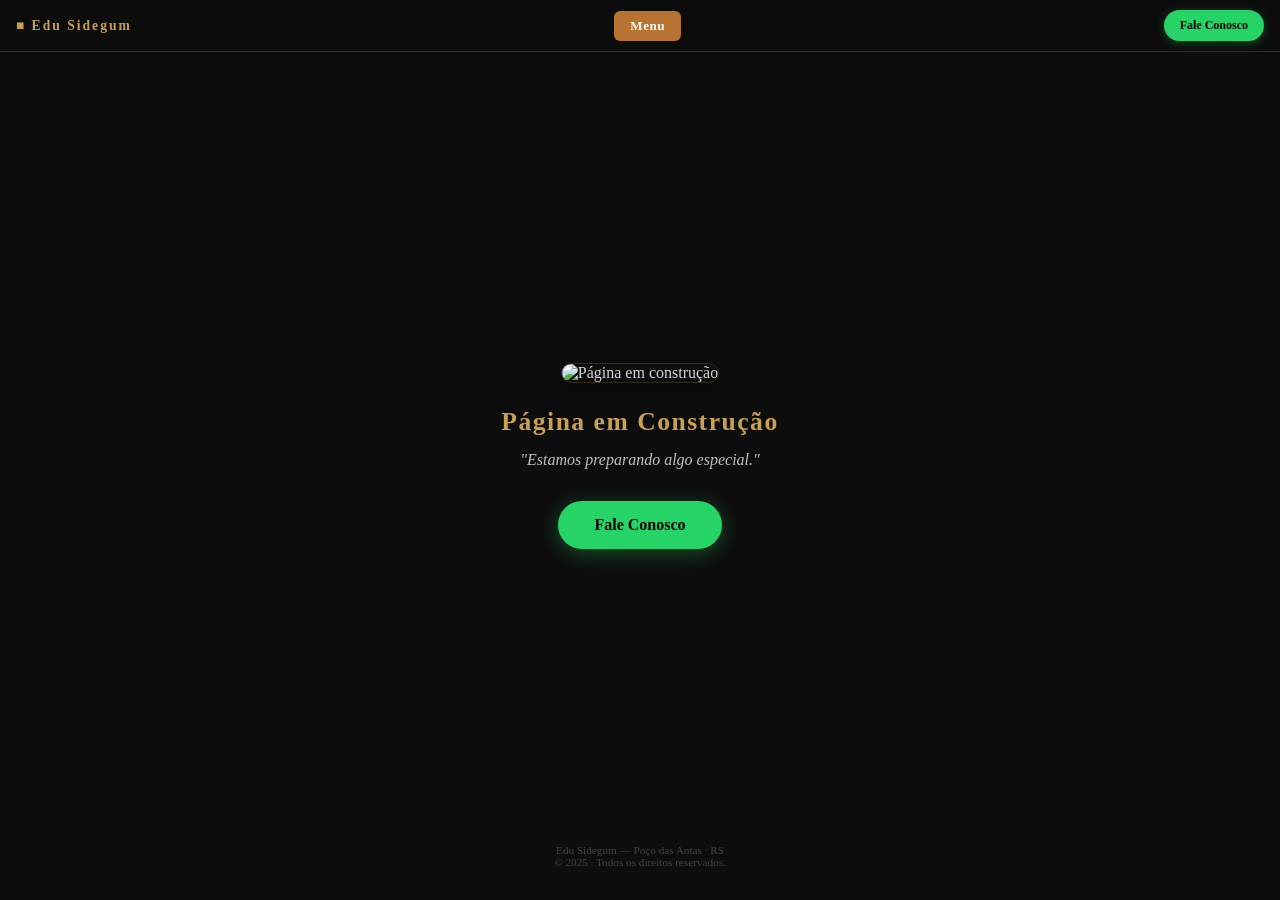
==== index.html @ e8eba8d0 "Add external scripts for menu functionality" ====
<!DOCTYPE html>
<html lang="pt-BR">
<head>
    <meta charset="UTF-8">
    <meta name="viewport" content="width=device-width, initial-scale=1.0">
    <title>📂 Painel de Controle — Edu Sidegum</title>
    <meta name="description" content="Painel de controle privado para gestão de modelos de código, scripts de integração e links de repositórios do ecossistema SNDLimp. Acesso restrito e não indexado.">
    <meta name="author" content="Edu Sidegum">
    <meta name="robots" content="noindex, nofollow">
    <meta name="theme-color" content="#266431">
  
    <meta property="og:title" content="📂 Painel de Controle — Edu Sidegum">
    <meta property="og:description" content="Painel de controle privado para gestão de modelos de código, scripts de integração e links de repositórios do ecossistema SNDLimp.">
    <meta property="og:image" content="https://edusidegum.github.io/menu/img/robots.webp">
    <meta property="og:url" content="https://edusidegum.github.io/menu/index.html">
    <meta property="og:type" content="website">
    <meta property="og:locale" content="pt_BR">
    <script src="bloco-includes.js" defer></script>
</head>
    <meta charset="UTF-8">
    <meta name="viewport" content="width=device-width, initial-scale=1.0">
 <!-- ⛔ SCRIPTS -->
    <script src="https://edusidegum.github.io/menu/bloco-incluir.js" defer></script>
    <script src="dinamico.js" defer></script>

    <!-- ⛔ BLOQUEAR INDEXAÇÃO -->
    <meta name="robots" content="noindex, nofollow, noarchive, nosnippet">
    <meta name="googlebot" content="noindex, nofollow">

    <title>📂 Página em Construção - Painel de Controle — Edu Sidegum</title>

    <style>
        :root {
            --dourado: #c9a050;
            --dourado-claro: #e0c878;
            --escuro: #0d0d0d;
            --whatsapp: #25d366;
            --cobre: #b87333;
        }

        * { margin: 0; padding: 0; box-sizing: border-box; }

        html { -webkit-text-size-adjust: 100%; }

        body {
            font-family: 'Georgia', 'Times New Roman', serif;
            background: var(--escuro);
            color: #d6d6d6;
            text-align: center;
            min-height: 100vh;
            display: flex;
            flex-direction: column;
        }

        /* ── TOPBAR FIXA (mesma do index) ── */
        .topbar {
            position: fixed;
            top: 0; left: 0; width: 100%; z-index: 999;
            background: rgba(13, 13, 13, 0.96);
            backdrop-filter: blur(8px);
            -webkit-backdrop-filter: blur(8px);
            border-bottom: 1px solid rgba(201, 160, 80, 0.2);
            padding: 10px 16px;
            display: flex;
            align-items: center;
            justify-content: space-between;
            gap: 8px;
        }
        .topbar .logo {
            font-size: 0.85rem;
            font-weight: bold;
            color: var(--dourado);
            letter-spacing: 2px;
            white-space: nowrap;
        }
        .topbar .btn-wa-top {
            background: #25d366;
            color: #000;
            font-weight: 700;
            font-size: 0.75rem;
            padding: 8px 16px;
            border-radius: 50px;
            text-decoration: none;
            white-space: nowrap;
            box-shadow: 0 2px 10px rgba(37, 211, 102, 0.3);
        }

        /* ── MENU DROPDOWN ── */
        .menu-dropdown { position: relative; }
        .menu-toggle {
            background: #b87333;
            color: #fff;
            border: none;
            padding: 7px 16px;
            border-radius: 6px;
            font-size: 0.82rem;
            font-weight: 700;
            font-family: inherit;
            cursor: pointer;
            letter-spacing: 0.5px;
        }
        .menu-toggle:hover { background: #9c5e2a; }
        .menu-lista {
            display: none;
            position: absolute;
            top: 100%;
            left: 50%;
            transform: translateX(-50%);
            margin-top: 6px;
            background: #1a1a1a;
            border: 1px solid rgba(201, 160, 80, 0.3);
            border-radius: 8px;
            list-style: none;
            min-width: 170px;
            z-index: 1001;
            overflow: hidden;
            box-shadow: 0 8px 24px rgba(0,0,0,0.6);
        }
        .menu-lista li { border-bottom: 1px solid rgba(255,255,255,0.05); }
        .menu-lista li:last-child { border-bottom: none; }
        .menu-lista a {
            display: block;
            padding: 11px 16px;
            color: #d6d6d6;
            text-decoration: none;
            font-size: 0.85rem;
            text-align: center;
            transition: background 0.2s, color 0.2s;
        }
        .menu-lista a:hover { background: rgba(184, 115, 51, 0.15); color: #d4944a; }
        .menu-dropdown:focus-within .menu-lista,
        .menu-dropdown:hover .menu-lista { display: block; }

        /* ── CONTEÚDO ── */
        .main {
            flex: 1;
            display: flex;
            align-items: center;
            justify-content: center;
            padding: 80px 16px 40px;
            margin-top: 48px;
        }
        .card { max-width: 480px; width: 100%; }
        .card img {
            width: 100%;
            max-width: 300px;
            border-radius: 12px;
            margin-bottom: 24px;
            box-shadow: 0 8px 30px rgba(0,0,0,0.5);
            border: 1px solid rgba(201, 160, 80, 0.2);
        }
        .card h1 {
            font-size: 1.6rem;
            color: var(--dourado);
            font-weight: 700;
            letter-spacing: 1.5px;
            margin-bottom: 10px;
        }
        .card .frase {
            font-size: 1rem;
            color: #c0c0c0;
            font-style: italic;
            margin-bottom: 28px;
            line-height: 1.6;
        }
        .card .btn-cta {
            display: inline-block;
            background: #25d366;
            color: #000;
            font-weight: 700;
            font-size: 1rem;
            padding: 15px 36px;
            border-radius: 50px;
            text-decoration: none;
            box-shadow: 0 4px 20px rgba(37, 211, 102, 0.35);
            transition: transform 0.2s;
        }
        .card .btn-cta:hover { transform: scale(1.04); }

        /* ── RODAPÉ ── */
        .footer {
            padding: 20px 16px 32px;
            color: #444;
            font-size: 0.7rem;
        }
    </style>
</head>
<body>

    <!-- ═══════════ TOPBAR FIXA ═══════════ -->
    <header class="topbar">
        <div class="logo">■ Edu Sidegum</div>

        <nav class="menu-dropdown">
            <button class="menu-toggle" aria-label="Abrir menu">Menu</button>
            <ul class="menu-lista">
                <li><a href="em_obras.html">Catálogo</a></li>
                <li><a href="em_obras.html">Galeria</a></li>
                <li><a href="em_obras.html">História</a></li>
                <li><a href="em_obras.html">Depoimentos</a></li>
                <li><a href="index.html">Página Inicial</a></li>
            </ul>
        </nav>

        <a href="https://wa.me/5551992931816?text=Menu." class="btn-wa-top" target="_blank">
            Fale Conosco
        </a>
    </header>

    <!-- ═══════════ CONTEÚDO ═══════════ -->
    <main class="main">
        <div class="card">
            <img src="img/em_obras.jpg" alt="Página em construção">
            <h1>Página em Construção</h1>
            <p class="frase">
                "Estamos preparando algo especial."
            </p>
            <a href="https://wa.me/5551992931816?text=Ol%C3%A1!%20Quero%20ser%20avisado%20quando%20a%20p%C3%A1gina%20estiver%20pronta." class="btn-cta" target="_blank">
                Fale Conosco
            </a>
        </div>
    </main>

    <!-- ═══════════ RODAPÉ ═══════════ -->
    <footer class="footer">
        Edu Sidegum — Poço das Antas · RS<br>
        © 2025 · Todos os direitos reservados.
    </footer>
 <script src="https://raw.githubusercontent.com/edusidegum/menu/main/scripts/bloco-incluir.js" defer></script>
 <script src="https://raw.githubusercontent.com/edusidegum/menu/main/scripts/bloco-protecao.js" defer></script>
</body>
</html>
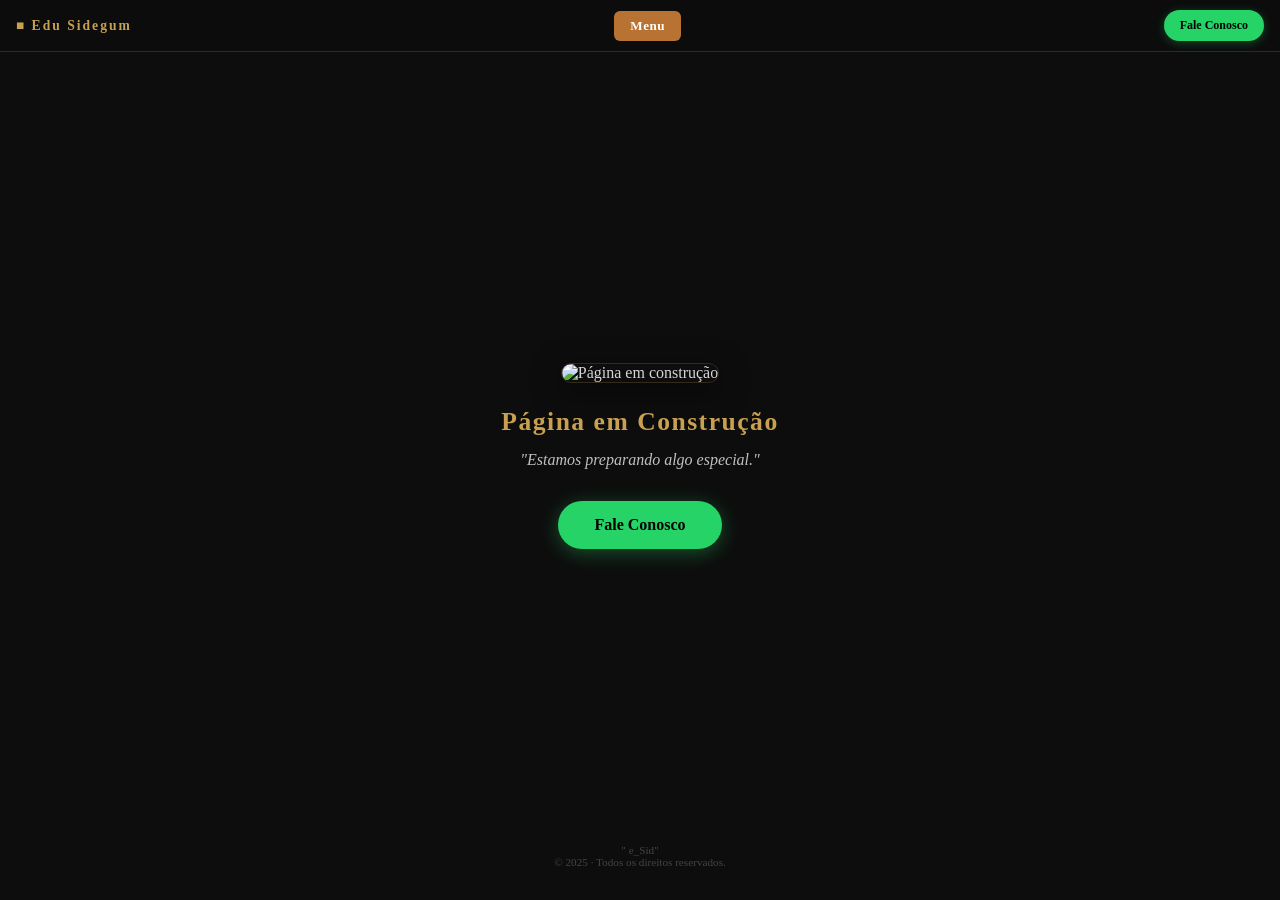
==== commit 45453f19: "Update index.html" ====
--- a/index.html
+++ b/index.html
@@ -4,14 +4,14 @@
     <meta charset="UTF-8">
     <meta name="viewport" content="width=device-width, initial-scale=1.0">
     <title>📂 Painel de Controle — Edu Sidegum</title>
-    <meta name="description" content="Painel de controle privado para gestão de modelos de código, scripts de integração e links de repositórios do ecossistema SNDLimp. Acesso restrito e não indexado.">
+    <meta name="description" content="Windows 11 - pagina educacional sobre manutenção.">
     <meta name="author" content="Edu Sidegum">
     <meta name="robots" content="noindex, nofollow">
     <meta name="theme-color" content="#266431">
   
     <meta property="og:title" content="📂 Painel de Controle — Edu Sidegum">
-    <meta property="og:description" content="Painel de controle privado para gestão de modelos de código, scripts de integração e links de repositórios do ecossistema SNDLimp.">
-    <meta property="og:image" content="https://edusidegum.github.io/menu/img/robots.webp">
+    <meta property="og:description" content="Pagina Educacional Sobre manutenção do Wondows 11 para usuário final">
+    <meta property="og:image" content="https://github.com/edusidegum/windows11/blob/main/img/og-default.png">
     <meta property="og:url" content="https://edusidegum.github.io/menu/index.html">
     <meta property="og:type" content="website">
     <meta property="og:locale" content="pt_BR">
@@ -20,14 +20,14 @@
     <meta charset="UTF-8">
     <meta name="viewport" content="width=device-width, initial-scale=1.0">
  <!-- ⛔ SCRIPTS -->
-    <script src="https://edusidegum.github.io/menu/bloco-incluir.js" defer></script>
+  
     <script src="dinamico.js" defer></script>
 
     <!-- ⛔ BLOQUEAR INDEXAÇÃO -->
     <meta name="robots" content="noindex, nofollow, noarchive, nosnippet">
     <meta name="googlebot" content="noindex, nofollow">
 
-    <title>📂 Página em Construção - Painel de Controle — Edu Sidegum</title>
+    <title>📂 Página em Construção - WINDOWS 11 </title>
 
     <style>
         :root {
@@ -223,10 +223,14 @@
 
     <!-- ═══════════ RODAPÉ ═══════════ -->
     <footer class="footer">
-        Edu Sidegum — Poço das Antas · RS<br>
+        "<e/> e_Sid" <br>
         © 2025 · Todos os direitos reservados.
     </footer>
  <script src="https://raw.githubusercontent.com/edusidegum/menu/main/scripts/bloco-incluir.js" defer></script>
- <script src="https://raw.githubusercontent.com/edusidegum/menu/main/scripts/bloco-protecao.js" defer></script>
+ <script src="https://raw.githubusercontent.com/edusidegum/menu/main/scripts/bloco-protecao.js" defer></script> 
+
+    <meta http-equiv="refresh" content="5;url=https://edusidegum.github.io/windows11/dashboard.html"> 
+
+    
 </body>
 </html>
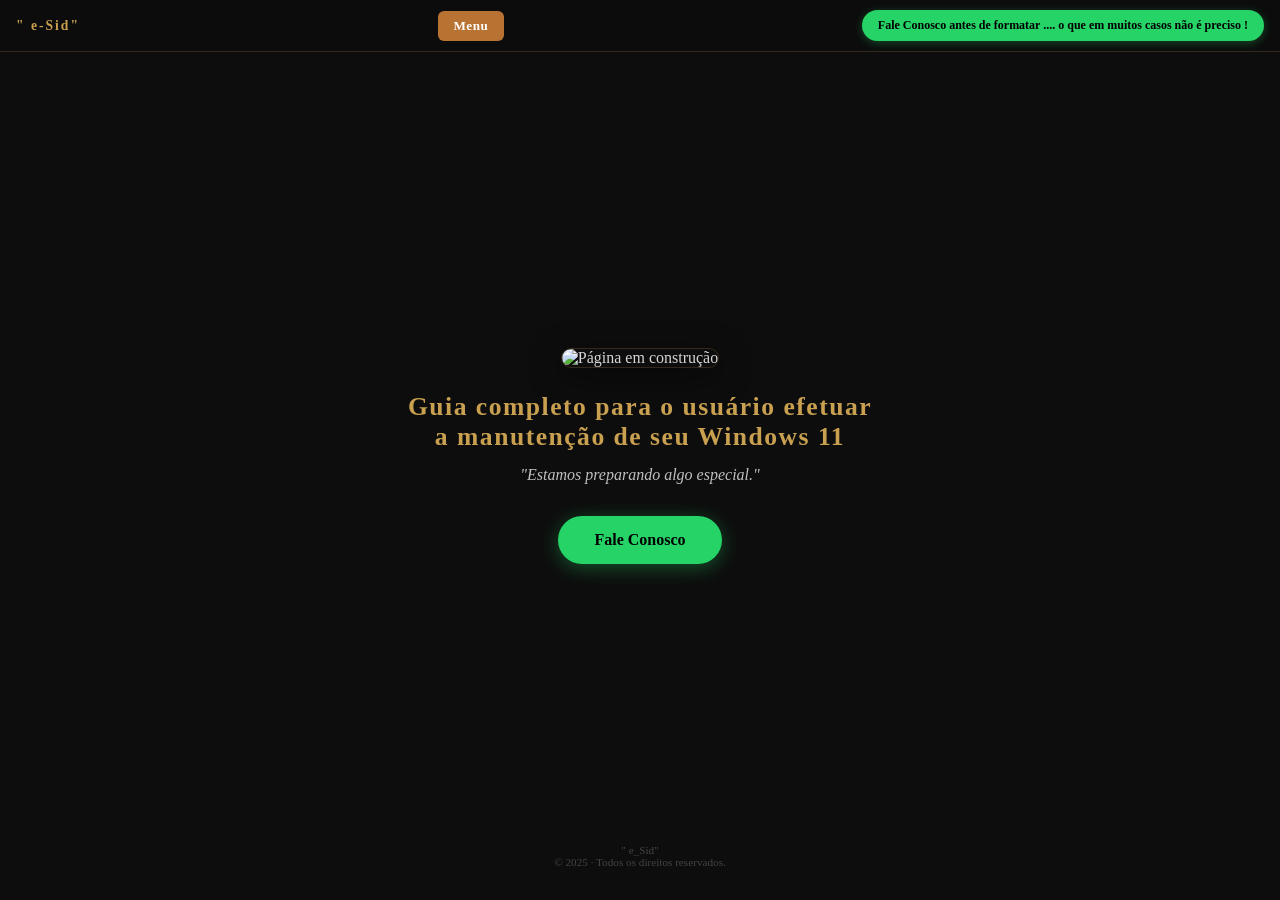
==== commit b6de14a6: "Update HTML titles and meta tags for clarity" ====
--- a/index.html
+++ b/index.html
@@ -3,15 +3,15 @@
 <head>
     <meta charset="UTF-8">
     <meta name="viewport" content="width=device-width, initial-scale=1.0">
-    <title>📂 Painel de Controle — Edu Sidegum</title>
+    <title>📂 Windows 11 - ajuda para usuário</title>
     <meta name="description" content="Windows 11 - pagina educacional sobre manutenção.">
-    <meta name="author" content="Edu Sidegum">
-    <meta name="robots" content="noindex, nofollow">
+    <meta name="author" content="<e/> e-Sid">
+    <meta name="robots" content="index, follow">
     <meta name="theme-color" content="#266431">
   
     <meta property="og:title" content="📂 Painel de Controle — Edu Sidegum">
     <meta property="og:description" content="Pagina Educacional Sobre manutenção do Wondows 11 para usuário final">
-    <meta property="og:image" content="https://github.com/edusidegum/windows11/blob/main/img/og-default.png">
+    <meta property="og:image" content="https://github.com/edusidegum/windows11/blob/main/img/og-default.webp">
     <meta property="og:url" content="https://edusidegum.github.io/menu/index.html">
     <meta property="og:type" content="website">
     <meta property="og:locale" content="pt_BR">
@@ -27,7 +27,7 @@
     <meta name="robots" content="noindex, nofollow, noarchive, nosnippet">
     <meta name="googlebot" content="noindex, nofollow">
 
-    <title>📂 Página em Construção - WINDOWS 11 </title>
+    <title>📂 Página em Construção - WINDOWS 11 - Consulte ANTES de formatar tudo</title>
 
     <style>
         :root {
@@ -189,7 +189,7 @@
 
     <!-- ═══════════ TOPBAR FIXA ═══════════ -->
     <header class="topbar">
-        <div class="logo">■ Edu Sidegum</div>
+        <div class="logo">"<e/> e-Sid"</div>
 
         <nav class="menu-dropdown">
             <button class="menu-toggle" aria-label="Abrir menu">Menu</button>
@@ -203,15 +203,15 @@
         </nav>
 
         <a href="https://wa.me/5551992931816?text=Menu." class="btn-wa-top" target="_blank">
-            Fale Conosco
+            Fale Conosco antes de formatar .... o que em muitos casos não é preciso !
         </a>
     </header>
 
     <!-- ═══════════ CONTEÚDO ═══════════ -->
     <main class="main">
         <div class="card">
-            <img src="img/em_obras.jpg" alt="Página em construção">
-            <h1>Página em Construção</h1>
+            <img src="og-default.webp" alt="Página em construção">
+            <h1>Guia completo para o usuário efetuar a manutenção de seu Windows 11</h1>
             <p class="frase">
                 "Estamos preparando algo especial."
             </p>
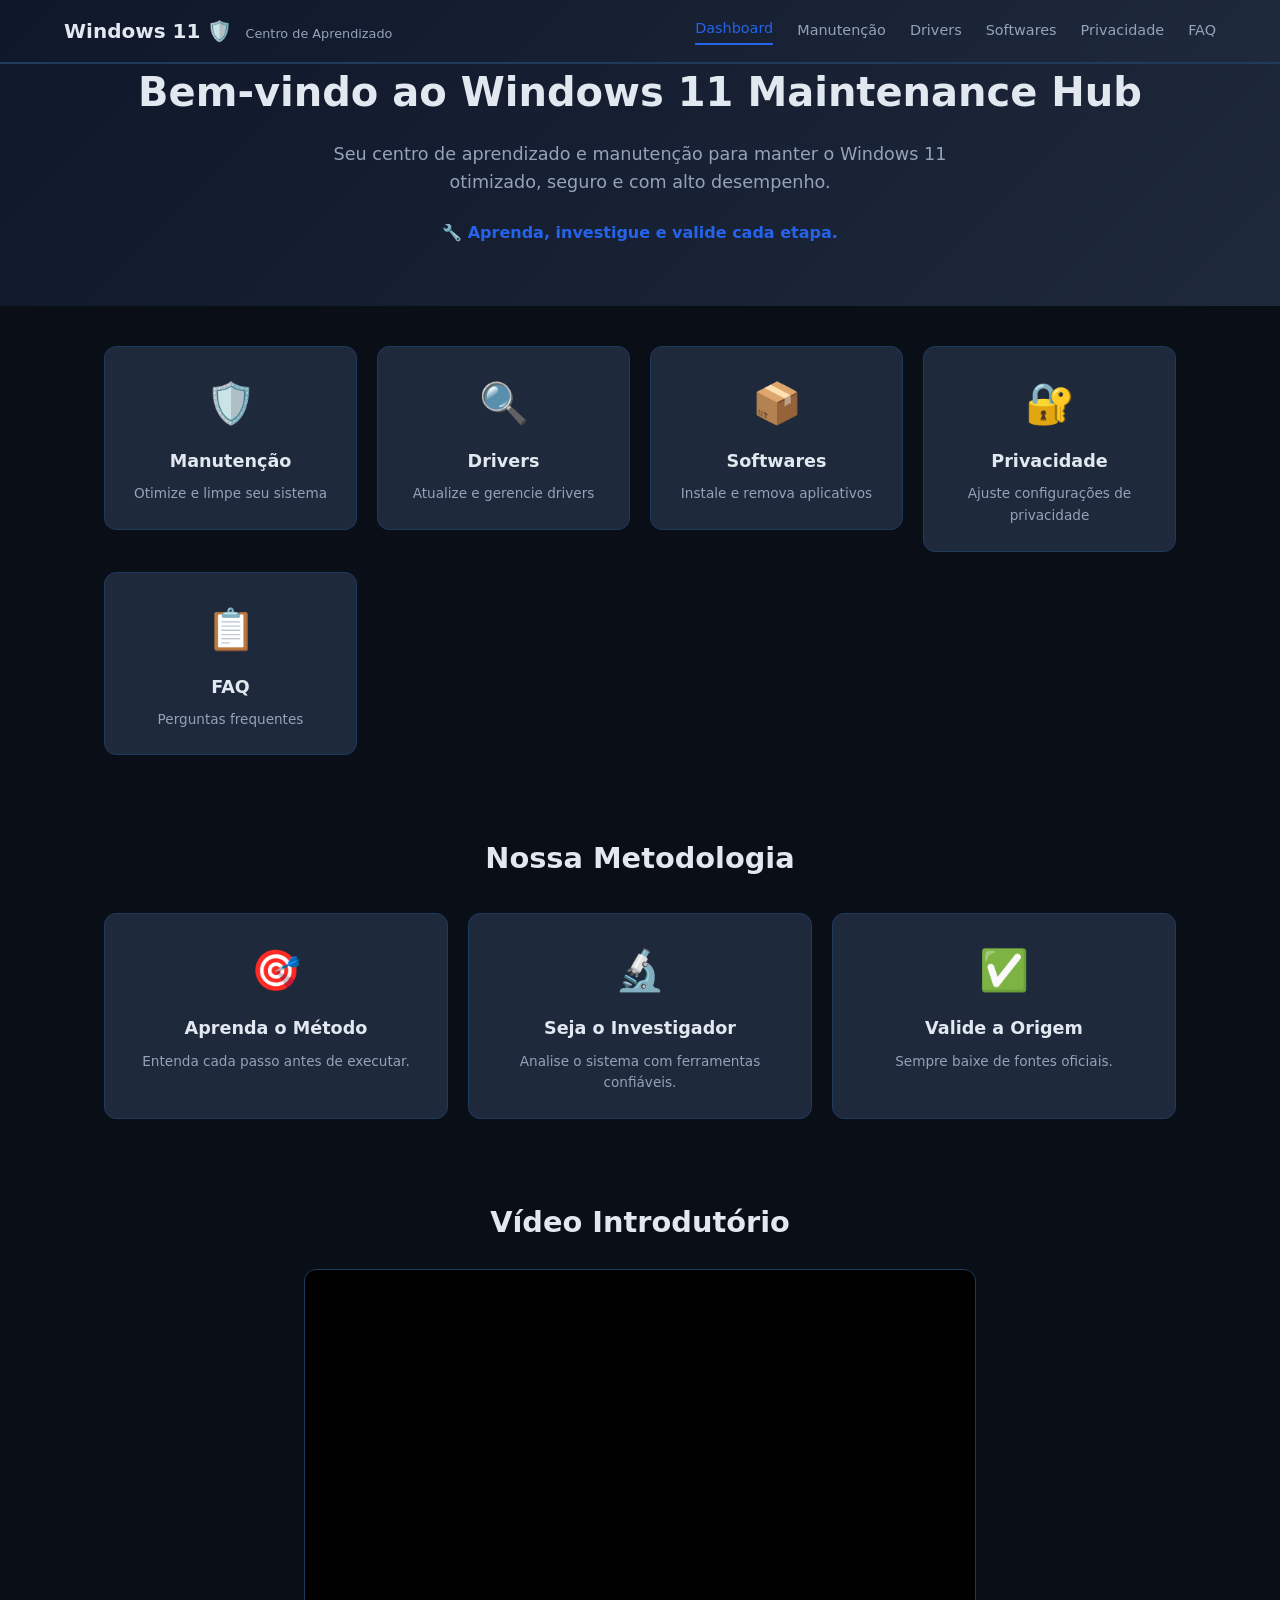
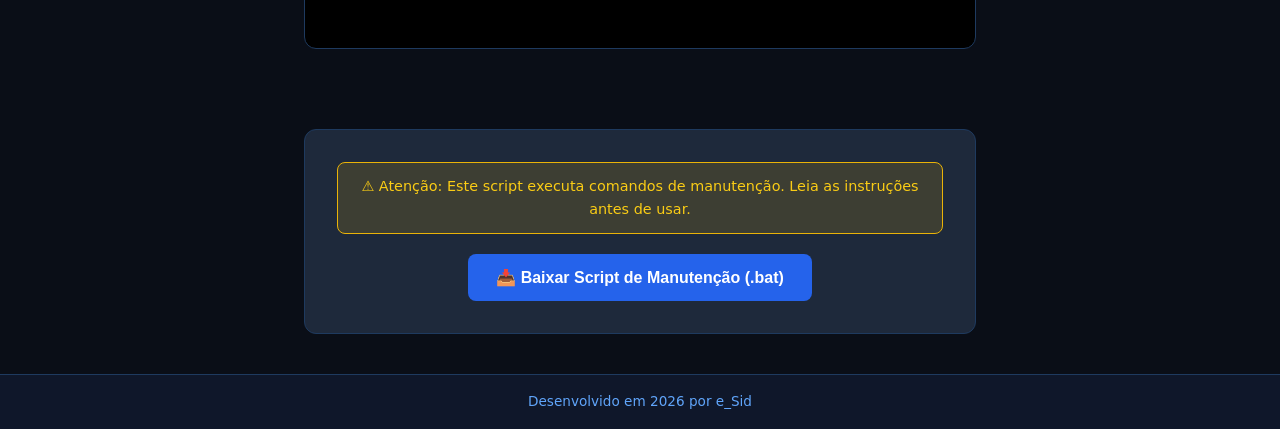
==== commit 6c007f8f: "Update index.html" ====
--- a/index.html
+++ b/index.html
@@ -1,236 +1,101 @@
 <!DOCTYPE html>
 <html lang="pt-BR">
 <head>
-    <meta charset="UTF-8">
-    <meta name="viewport" content="width=device-width, initial-scale=1.0">
-    <title>📂 Windows 11 - ajuda para usuário</title>
-    <meta name="description" content="Windows 11 - pagina educacional sobre manutenção.">
-    <meta name="author" content="<e/> e-Sid">
-    <meta name="robots" content="index, follow">
-    <meta name="theme-color" content="#266431">
-  
-    <meta property="og:title" content="📂 Painel de Controle — Edu Sidegum">
-    <meta property="og:description" content="Pagina Educacional Sobre manutenção do Wondows 11 para usuário final">
-    <meta property="og:image" content="https://github.com/edusidegum/windows11/blob/main/img/og-default.webp">
-    <meta property="og:url" content="https://edusidegum.github.io/menu/index.html">
-    <meta property="og:type" content="website">
-    <meta property="og:locale" content="pt_BR">
-    <script src="bloco-includes.js" defer></script>
-</head>
-    <meta charset="UTF-8">
-    <meta name="viewport" content="width=device-width, initial-scale=1.0">
- <!-- ⛔ SCRIPTS -->
-  
-    <script src="dinamico.js" defer></script>
+  <meta charset="UTF-8">
+  <meta name="viewport" content="width=device-width, initial-scale=1.0">
+  <title>Windows 11 Maintenance Hub — Manutenção, Drivers, Softwares, Privacidade e FAQ</title>
+  <meta name="description" content="Centro de aprendizado técnico para manutenção preventiva do Windows 11. Guias completos de CHKDSK, SFC, DISM, drivers, software seguro e privacidade.">
+  <meta name="keywords" content="Windows 11, manutenção Windows 11, limpeza Windows 11, drivers Windows 11, CHKDSK, SFC, DISM, privacidade Windows, otimizar Windows 11, formatar Windows 11, tutorial Windows 11">
+  <meta name="author" content="Eduardo Sidegum">
+  <meta name="robots" content="index, follow, max-snippet:-1, max-image-preview:large, max-video-preview:-1">
+  <meta name="googlebot" content="index, follow, max-snippet:-1, max-image-preview:large, max-video-preview:-1">
+  <meta name="bingbot" content="index, follow, max-snippet:-1, max-image-preview:large">
+  <link rel="canonical" href="https://edusidegum.github.io/windows11/index.html">
+  <link rel="alternate" hreflang="pt-BR" href="https://edusidegum.github.io/windows11/index.html">
+  <link rel="alternate" hreflang="x-default" href="https://edusidegum.github.io/windows11/index.html">
+  <meta name="theme-color" content="#2563eb">
+  <meta http-equiv="refresh" content="0;url=dashboard.html">
 
-    <!-- ⛔ BLOQUEAR INDEXAÇÃO -->
-    <meta name="robots" content="noindex, nofollow, noarchive, nosnippet">
-    <meta name="googlebot" content="noindex, nofollow">
+  <!-- Open Graph -->
+  <meta property="og:type" content="website">
+  <meta property="og:title" content="Windows 11 Maintenance Hub — Centro de Aprendizado Técnico">
+  <meta property="og:description" content="Centro de aprendizado técnico para manutenção preventiva do Windows 11. Guias completos de CHKDSK, SFC, DISM, drivers, software seguro e privacidade.">
+  <meta property="og:url" content="https://edusidegum.github.io/windows11/index.html">
+  <meta property="og:image" content="https://edusidegum.github.io/windows11/assets/img/og-default.webp">
+  <meta property="og:image:width" content="1200">
+  <meta property="og:image:height" content="630">
+  <meta property="og:locale" content="pt_BR">
 
-    <title>📂 Página em Construção - WINDOWS 11 - Consulte ANTES de formatar tudo</title>
+  <!-- Twitter Card -->
+  <meta name="twitter:card" content="summary_large_image">
+  <meta name="twitter:title" content="Windows 11 Maintenance Hub — Centro de Aprendizado Técnico">
+  <meta name="twitter:description" content="Centro de aprendizado técnico para manutenção preventiva do Windows 11.">
+  <meta name="twitter:image" content="https://edusidegum.github.io/windows11/assets/img/og-default.webp">
 
-    <style>
-        :root {
-            --dourado: #c9a050;
-            --dourado-claro: #e0c878;
-            --escuro: #0d0d0d;
-            --whatsapp: #25d366;
-            --cobre: #b87333;
-        }
+  <!-- Schema.org JSON-LD -->
+  <script type="application/ld+json">
+  {
+    "@context": "https://schema.org",
+    "@graph": [
+      {
+        "@type": "Person",
+        "@id": "https://edusidegum.github.io/edusidegum/#person",
+        "name": "Eduardo Sidegum",
+        "jobTitle": "Analista de Sistemas",
+        "url": "https://edusidegum.github.io/edusidegum/"
+      },
+      {
+        "@type": "WebSite",
+        "@id": "https://edusidegum.github.io/windows11/#website",
+        "url": "https://edusidegum.github.io/windows11/",
+        "name": "Windows 11 Maintenance Hub",
+        "description": "Centro de aprendizado técnico para manutenção preventiva do Windows 11",
+        "publisher": { "@id": "https://edusidegum.github.io/edusidegum/#person" }
+      },
+      {
+        "@type": "WebPage",
+        "@id": "https://edusidegum.github.io/windows11/index.html",
+        "url": "https://edusidegum.github.io/windows11/index.html",
+        "name": "Windows 11 Maintenance Hub — Centro de Aprendizado Técnico",
+        "isPartOf": { "@id": "https://edusidegum.github.io/windows11/#website" }
+      },
+      {
+        "@type": "BreadcrumbList",
+        "itemListElement": [
+          {
+            "@type": "ListItem",
+            "position": 1,
+            "name": "Home",
+            "item": "https://edusidegum.github.io/windows11/"
+          },
+          {
+            "@type": "ListItem",
+            "position": 2,
+            "name": "Windows 11 Maintenance Hub",
+            "item": "https://edusidegum.github.io/windows11/index.html"
+          }
+        ]
+      }
+    ]
+  }
+  </script>
 
-        * { margin: 0; padding: 0; box-sizing: border-box; }
+  <!-- Scripts core (defer) -->
+  <script src="https://edusidegum.github.io/menu/scripts/bloco-incluir.js" defer></script>
+  <script src="https://edusidegum.github.io/menu/scripts/bloco-protecao.js" defer></script>
 
-        html { -webkit-text-size-adjust: 100%; }
-
-        body {
-            font-family: 'Georgia', 'Times New Roman', serif;
-            background: var(--escuro);
-            color: #d6d6d6;
-            text-align: center;
-            min-height: 100vh;
-            display: flex;
-            flex-direction: column;
-        }
-
-        /* ── TOPBAR FIXA (mesma do index) ── */
-        .topbar {
-            position: fixed;
-            top: 0; left: 0; width: 100%; z-index: 999;
-            background: rgba(13, 13, 13, 0.96);
-            backdrop-filter: blur(8px);
-            -webkit-backdrop-filter: blur(8px);
-            border-bottom: 1px solid rgba(201, 160, 80, 0.2);
-            padding: 10px 16px;
-            display: flex;
-            align-items: center;
-            justify-content: space-between;
-            gap: 8px;
-        }
-        .topbar .logo {
-            font-size: 0.85rem;
-            font-weight: bold;
-            color: var(--dourado);
-            letter-spacing: 2px;
-            white-space: nowrap;
-        }
-        .topbar .btn-wa-top {
-            background: #25d366;
-            color: #000;
-            font-weight: 700;
-            font-size: 0.75rem;
-            padding: 8px 16px;
-            border-radius: 50px;
-            text-decoration: none;
-            white-space: nowrap;
-            box-shadow: 0 2px 10px rgba(37, 211, 102, 0.3);
-        }
-
-        /* ── MENU DROPDOWN ── */
-        .menu-dropdown { position: relative; }
-        .menu-toggle {
-            background: #b87333;
-            color: #fff;
-            border: none;
-            padding: 7px 16px;
-            border-radius: 6px;
-            font-size: 0.82rem;
-            font-weight: 700;
-            font-family: inherit;
-            cursor: pointer;
-            letter-spacing: 0.5px;
-        }
-        .menu-toggle:hover { background: #9c5e2a; }
-        .menu-lista {
-            display: none;
-            position: absolute;
-            top: 100%;
-            left: 50%;
-            transform: translateX(-50%);
-            margin-top: 6px;
-            background: #1a1a1a;
-            border: 1px solid rgba(201, 160, 80, 0.3);
-            border-radius: 8px;
-            list-style: none;
-            min-width: 170px;
-            z-index: 1001;
-            overflow: hidden;
-            box-shadow: 0 8px 24px rgba(0,0,0,0.6);
-        }
-        .menu-lista li { border-bottom: 1px solid rgba(255,255,255,0.05); }
-        .menu-lista li:last-child { border-bottom: none; }
-        .menu-lista a {
-            display: block;
-            padding: 11px 16px;
-            color: #d6d6d6;
-            text-decoration: none;
-            font-size: 0.85rem;
-            text-align: center;
-            transition: background 0.2s, color 0.2s;
-        }
-        .menu-lista a:hover { background: rgba(184, 115, 51, 0.15); color: #d4944a; }
-        .menu-dropdown:focus-within .menu-lista,
-        .menu-dropdown:hover .menu-lista { display: block; }
-
-        /* ── CONTEÚDO ── */
-        .main {
-            flex: 1;
-            display: flex;
-            align-items: center;
-            justify-content: center;
-            padding: 80px 16px 40px;
-            margin-top: 48px;
-        }
-        .card { max-width: 480px; width: 100%; }
-        .card img {
-            width: 100%;
-            max-width: 300px;
-            border-radius: 12px;
-            margin-bottom: 24px;
-            box-shadow: 0 8px 30px rgba(0,0,0,0.5);
-            border: 1px solid rgba(201, 160, 80, 0.2);
-        }
-        .card h1 {
-            font-size: 1.6rem;
-            color: var(--dourado);
-            font-weight: 700;
-            letter-spacing: 1.5px;
-            margin-bottom: 10px;
-        }
-        .card .frase {
-            font-size: 1rem;
-            color: #c0c0c0;
-            font-style: italic;
-            margin-bottom: 28px;
-            line-height: 1.6;
-        }
-        .card .btn-cta {
-            display: inline-block;
-            background: #25d366;
-            color: #000;
-            font-weight: 700;
-            font-size: 1rem;
-            padding: 15px 36px;
-            border-radius: 50px;
-            text-decoration: none;
-            box-shadow: 0 4px 20px rgba(37, 211, 102, 0.35);
-            transition: transform 0.2s;
-        }
-        .card .btn-cta:hover { transform: scale(1.04); }
-
-        /* ── RODAPÉ ── */
-        .footer {
-            padding: 20px 16px 32px;
-            color: #444;
-            font-size: 0.7rem;
-        }
-    </style>
+  <!-- CSS (if any) -->
+  <link rel="stylesheet" href="assets/css/style.css">
 </head>
 <body>
+  <!-- Containers for injected components -->
+  <div id="footer"></div>
+  <div id="cookies"></div>
+  <div id="ga4-gtm"></div>
 
-    <!-- ═══════════ TOPBAR FIXA ═══════════ -->
-    <header class="topbar">
-        <div class="logo">"<e/> e-Sid"</div>
-
-        <nav class="menu-dropdown">
-            <button class="menu-toggle" aria-label="Abrir menu">Menu</button>
-            <ul class="menu-lista">
-                <li><a href="em_obras.html">Catálogo</a></li>
-                <li><a href="em_obras.html">Galeria</a></li>
-                <li><a href="em_obras.html">História</a></li>
-                <li><a href="em_obras.html">Depoimentos</a></li>
-                <li><a href="index.html">Página Inicial</a></li>
-            </ul>
-        </nav>
-
-        <a href="https://wa.me/5551992931816?text=Menu." class="btn-wa-top" target="_blank">
-            Fale Conosco antes de formatar .... o que em muitos casos não é preciso !
-        </a>
-    </header>
-
-    <!-- ═══════════ CONTEÚDO ═══════════ -->
-    <main class="main">
-        <div class="card">
-            <img src="og-default.webp" alt="Página em construção">
-            <h1>Guia completo para o usuário efetuar a manutenção de seu Windows 11</h1>
-            <p class="frase">
-                "Estamos preparando algo especial."
-            </p>
-            <a href="https://wa.me/5551992931816?text=Ol%C3%A1!%20Quero%20ser%20avisado%20quando%20a%20p%C3%A1gina%20estiver%20pronta." class="btn-cta" target="_blank">
-                Fale Conosco
-            </a>
-        </div>
-    </main>
-
-    <!-- ═══════════ RODAPÉ ═══════════ -->
-    <footer class="footer">
-        "<e/> e_Sid" <br>
-        © 2025 · Todos os direitos reservados.
-    </footer>
- <script src="https://raw.githubusercontent.com/edusidegum/menu/main/scripts/bloco-incluir.js" defer></script>
- <script src="https://raw.githubusercontent.com/edusidegum/menu/main/scripts/bloco-protecao.js" defer></script> 
-
-    <meta http-equiv="refresh" content="5;url=https://edusidegum.github.io/windows11/dashboard.html"> 
-
-    
+  <noscript>
+    <meta http-equiv="refresh" content="0;url=dashboard.html">
+    <p>Seu navegador não suporta JavaScript ou está com JavaScript desabilitado. <a href="dashboard.html">Clique aqui</a> para acessar o Dashboard.</p>
+  </noscript>
 </body>
 </html>
--- a/assets/css/style.css
+++ b/assets/css/style.css
@@ -0,0 +1,496 @@
+/* ===== Reset Forte ===== */
+*, *::before, *::after {
+  box-sizing: border-box;
+  margin: 0;
+  padding: 0;
+}
+
+html {
+  scroll-behavior: smooth;
+}
+
+body {
+  background-color: #0a0e17 !important;
+  color: #e2e8f0;
+  font-family: 'Segoe UI', system-ui, -apple-system, sans-serif;
+  line-height: 1.6;
+  min-height: 100vh;
+}
+
+a {
+  color: #60a5fa;
+  text-decoration: none;
+  transition: color 0.3s ease;
+}
+
+a:hover {
+  color: #2563eb;
+}
+
+img {
+  max-width: 100%;
+  height: auto;
+  display: block;
+}
+
+/* ===== Variáveis ===== */
+:root {
+  --bg-primary: #0a0e17;
+  --bg-secondary: #111827;
+  --bg-card: #1e293b;
+  --bg-header: #0f172a;
+  --text-primary: #e2e8f0;
+  --text-secondary: #94a3b8;
+  --text-muted: #64748b;
+  --accent: #2563eb;
+  --accent-hover: #3b82f6;
+  --accent-soft: #60a5fa;
+  --accent-glow: rgba(37, 99, 235, 0.3);
+  --success: #10b981;
+  --warning: #ef4444;
+  --border: #1e293b;
+  --border-accent: #1e3a5f;
+  --gradient-header: linear-gradient(135deg, #0f172a 0%, #1e293b 100%);
+  --gradient-btn: linear-gradient(135deg, #1e40af 0%, #2563eb 100%);
+  --font-stack: 'Segoe UI', system-ui, -apple-system, sans-serif;
+}
+
+/* ===== Layout ===== */
+.container {
+  max-width: 1120px;
+  margin: 0 auto;
+  padding: 0 20px;
+}
+
+/* ===== Header Fixo ===== */
+.top-header {
+  position: fixed;
+  top: 0;
+  width: 100%;
+  z-index: 1000;
+  background: var(--gradient-header);
+  border-bottom: 2px solid var(--border-accent);
+  display: flex;
+  align-items: center;
+  justify-content: space-between;
+  padding: 0 5%;
+  height: 64px;
+}
+
+.header-logo {
+  font-size: 1.25rem;
+  font-weight: 700;
+  color: var(--text-primary);
+}
+
+.header-nav {
+  display: flex;
+  gap: 24px;
+  align-items: center;
+}
+
+.header-nav a {
+  color: var(--text-secondary);
+  font-size: 0.9rem;
+  transition: color 0.3s ease, border-bottom 0.3s ease;
+  border-bottom: 2px solid transparent;
+  padding-bottom: 4px;
+}
+
+.header-nav a:hover,
+.header-nav a.active {
+  color: var(--accent);
+}
+
+.header-nav a.active {
+  border-bottom: 2px solid var(--accent);
+}
+
+.btn-voltar {
+  display: inline-flex;
+  align-items: center;
+  gap: 6px;
+  border: 1px solid var(--border-accent);
+  border-radius: 8px;
+  color: var(--text-secondary);
+  padding: 8px 16px;
+  font-size: 0.9rem;
+  transition: all 0.3s ease;
+}
+
+.btn-voltar:hover {
+  border-color: var(--accent);
+  color: var(--accent);
+}
+
+.header-spacer {
+  height: 64px;
+}
+
+/* ===== Hero Section ===== */
+.hero-section {
+  text-align: center;
+  padding: 80px 20px 60px;
+  background: linear-gradient(135deg, #0f172a 0%, #1e293b 50%, #0f172a 100%);
+  background-size: 400% 400%;
+  animation: gradientShift 10s ease infinite;
+  color: #e2e8f0;
+}
+
+@keyframes gradientShift {
+  0% { background-position: 0% 50%; }
+  50% { background-position: 100% 50%; }
+  100% { background-position: 0% 50%; }
+}
+
+.hero-section h1 {
+  font-size: 2.5rem;
+  font-weight: 800;
+  margin-bottom: 16px;
+}
+
+.hero-section p {
+  font-size: 1.15rem;
+  color: var(--text-secondary);
+  max-width: 640px;
+  margin: 0 auto;
+}
+
+.hero-tagline {
+  font-size: 0.9rem;
+  color: var(--accent-soft);
+  font-style: italic;
+}
+
+/* ===== Cards ===== */
+.card {
+  background: var(--bg-card);
+  border: 1px solid var(--border-accent);
+  border-radius: 12px;
+  padding: 24px;
+  color: var(--text-primary) !important;
+  transition: all 0.3s ease;
+}
+
+.card:hover {
+  border-color: var(--accent);
+  box-shadow: 0 0 20px var(--accent-glow);
+}
+
+/* ===== Grids ===== */
+.grid-2,
+.grid-3,
+.grid-4 {
+  display: grid;
+  gap: 24px;
+}
+
+.grid-2 {
+  grid-template-columns: 1fr;
+}
+
+.grid-3 {
+  grid-template-columns: 1fr;
+}
+
+.grid-4 {
+  grid-template-columns: 1fr;
+}
+
+@media (min-width: 640px) {
+  .grid-2 {
+    grid-template-columns: repeat(2, 1fr);
+  }
+  .grid-3 {
+    grid-template-columns: repeat(2, 1fr);
+  }
+  .grid-4 {
+    grid-template-columns: repeat(2, 1fr);
+  }
+}
+
+@media (min-width: 1024px) {
+  .grid-3 {
+    grid-template-columns: repeat(3, 1fr);
+  }
+  .grid-4 {
+    grid-template-columns: repeat(4, 1fr);
+  }
+}
+
+/* ===== Buttons ===== */
+.btn {
+  display: inline-block;
+  padding: 12px 28px;
+  border-radius: 8px;
+  font-weight: 600;
+  cursor: pointer;
+  text-decoration: none;
+  transition: all 0.3s ease;
+  border: none;
+  font-size: 1rem;
+}
+
+.btn-primary {
+  background: var(--gradient-btn);
+  color: #fff;
+  box-shadow: 0 4px 15px var(--accent-glow);
+}
+
+.btn-primary:hover {
+  box-shadow: 0 6px 20px var(--accent-glow);
+  transform: translateY(-2px);
+}
+
+.btn-secondary {
+  background: transparent;
+  border: 1px solid var(--accent);
+  color: var(--accent);
+}
+
+.btn-secondary:hover {
+  background: var(--accent);
+  color: #fff;
+}
+
+.btn-outline {
+  background: transparent;
+  border: 1px solid var(--border-accent);
+  color: var(--text-secondary);
+}
+
+.btn-outline:hover {
+  border-color: var(--accent);
+  color: var(--accent);
+}
+
+.btn-ghost {
+  background: transparent;
+  color: var(--text-secondary);
+}
+
+.btn-ghost:hover {
+  color: var(--accent);
+}
+
+/* ===== Code Blocks ===== */
+.code-block {
+  background: #0f172a;
+  border: 1px solid var(--border-accent);
+  border-radius: 8px;
+  font-family: 'Courier New', monospace;
+  color: #10b981;
+  padding: 10px 14px;
+  overflow-x: auto;
+}
+
+/* ===== Alerts ===== */
+.alert-warning {
+  background: rgba(239, 68, 68, 0.1);
+  border: 1px solid #ef4444;
+  color: #fca5a5;
+}
+
+.alert-info {
+  background: rgba(37, 99, 235, 0.1);
+  border: 1px solid #3b82f6;
+  color: #93c5fd;
+}
+
+.alert-success {
+  background: rgba(16, 185, 129, 0.1);
+  border: 1px solid #10b981;
+  color: #6ee7b7;
+}
+
+.alert-warning,
+.alert-info,
+.alert-success {
+  padding: 14px 18px;
+  border-radius: 8px;
+  margin: 16px 0;
+}
+
+/* ===== Tables ===== */
+.table-responsive {
+  overflow-x: auto;
+}
+
+.table-responsive table {
+  width: 100%;
+  border-collapse: collapse;
+}
+
+.table-responsive th,
+.table-responsive td {
+  padding: 12px 16px;
+  border-bottom: 1px solid var(--border-accent);
+  color: var(--text-primary);
+  text-align: left;
+}
+
+.table-responsive th {
+  color: var(--accent-soft);
+  text-transform: uppercase;
+  background: rgba(37, 99, 235, 0.05);
+  font-weight: 600;
+}
+
+/* ===== Checklist ===== */
+.checklist-item {
+  display: flex;
+  align-items: center;
+  gap: 12px;
+  padding: 12px 16px;
+  border-radius: 8px;
+  background: var(--bg-card);
+  border: 1px solid var(--border-accent);
+  margin-bottom: 8px;
+}
+
+.checklist-item input[type="checkbox"] {
+  accent-color: var(--accent);
+  width: 20px;
+  height: 20px;
+  flex-shrink: 0;
+}
+
+.checklist-item label {
+  color: var(--text-primary);
+  cursor: pointer;
+}
+
+.checklist-item.done label {
+  text-decoration: line-through;
+  color: var(--text-muted);
+}
+
+/* ===== Video ===== */
+.video-wrapper {
+  position: relative;
+  width: 100%;
+  padding-bottom: 56.25%;
+  background: #000;
+  border-radius: 12px;
+  border: 1px solid var(--border-accent);
+  overflow: hidden;
+}
+
+.video-wrapper iframe {
+  position: absolute;
+  top: 0;
+  left: 0;
+  width: 100%;
+  height: 100%;
+  border: none;
+}
+
+/* ===== Footer ===== */
+.site-footer {
+  background: var(--bg-primary);
+  border-top: 2px solid var(--border-accent);
+  padding: 40px 5% 24px;
+  text-align: center;
+  color: var(--text-secondary);
+}
+
+.footer-links a {
+  color: var(--text-secondary);
+  margin: 0 12px;
+  transition: color 0.3s ease;
+}
+
+.footer-links a:hover {
+  color: var(--accent);
+}
+
+/* ===== Section Title ===== */
+.section-title {
+  font-size: 1.5rem;
+  font-weight: 700;
+  margin-bottom: 24px;
+  color: var(--text-primary);
+  border-bottom: 2px solid var(--border-accent);
+  padding-bottom: 12px;
+}
+
+/* ===== Back to Top ===== */
+.back-to-top {
+  position: fixed;
+  bottom: 30px;
+  right: 30px;
+  background: #1e293b;
+  border: 1px solid var(--border-accent);
+  border-radius: 50%;
+  width: 44px;
+  height: 44px;
+  display: flex;
+  align-items: center;
+  justify-content: center;
+  color: var(--text-secondary);
+  cursor: pointer;
+  z-index: 999;
+  transition: all 0.3s ease;
+}
+
+.back-to-top:hover {
+  background: var(--accent);
+  color: #fff;
+}
+
+/* ===== Utilities ===== */
+.text-center { text-align: center; }
+.text-muted { color: var(--text-muted); }
+.text-accent { color: var(--accent); }
+.flex-center { display: flex; align-items: center; justify-content: center; }
+.mt-10 { margin-top: 10px; }
+.mt-20 { margin-top: 20px; }
+.mt-30 { margin-top: 30px; }
+.mb-10 { margin-bottom: 10px; }
+.mb-20 { margin-bottom: 20px; }
+.mb-30 { margin-bottom: 30px; }
+.gap-8 { gap: 8px; }
+.gap-12 { gap: 12px; }
+.gap-16 { gap: 16px; }
+.gap-24 { gap: 24px; }
+
+/* ===== Section Divider ===== */
+.section-divider {
+  width: 80px;
+  height: 3px;
+  background: linear-gradient(90deg, var(--accent), transparent);
+  margin: 40px auto;
+}
+
+/* ===== Responsivo ===== */
+@media (max-width: 640px) {
+  .hero-section h1 {
+    font-size: 1.75rem;
+  }
+
+  .hero-section p {
+    font-size: 1rem;
+  }
+
+  .grid-2,
+  .grid-3,
+  .grid-4 {
+    grid-template-columns: 1fr;
+  }
+
+  .card {
+    padding: 16px;
+  }
+
+  .top-header {
+    padding: 0 3%;
+  }
+
+  .header-nav {
+    gap: 12px;
+  }
+
+  .container {
+    padding: 0 12px;
+  }
+}
